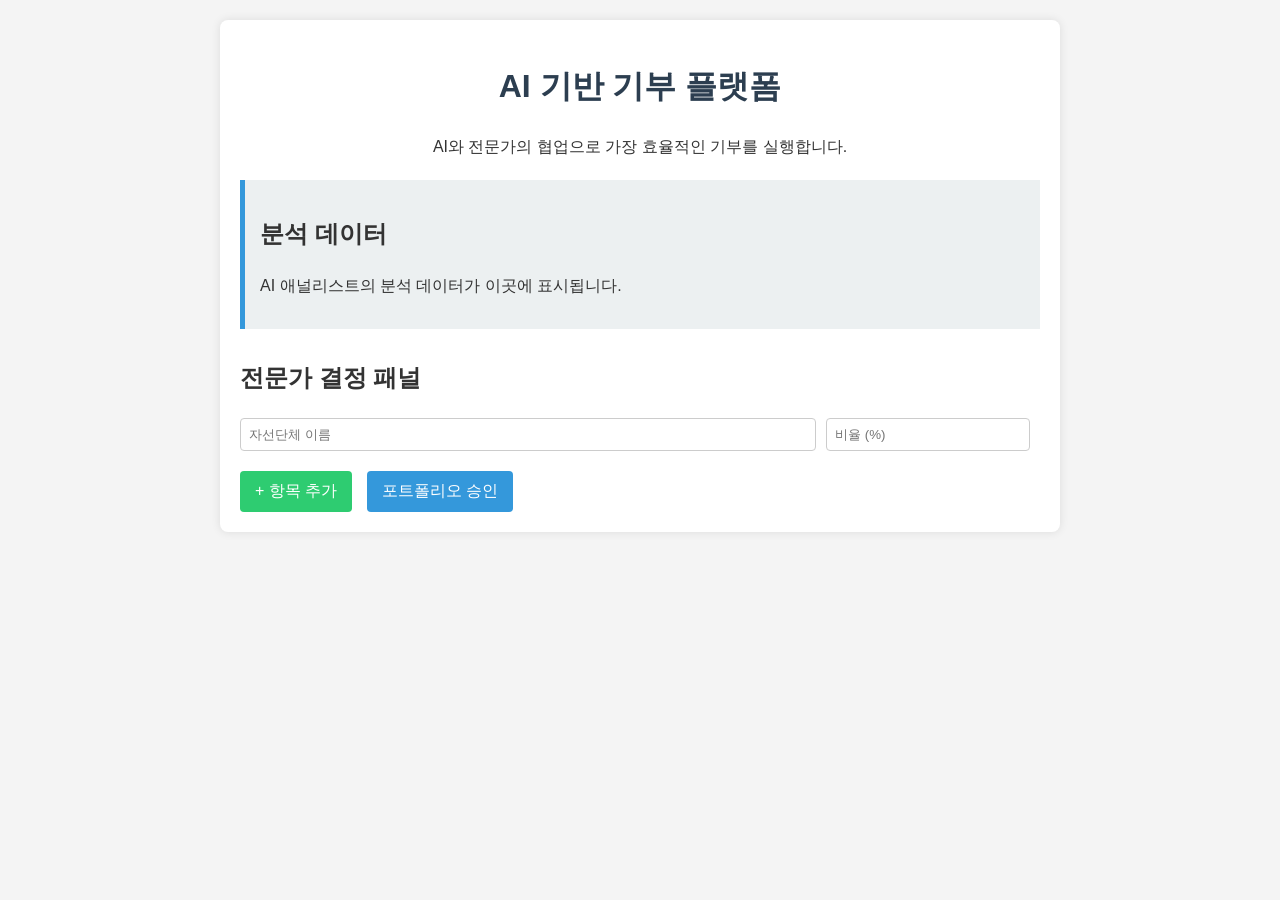
==== donation_platform/index.html @ 09876c81 "I've built the initial UI for your donation platform. I created a clean, separated file structure fo" ====
<!DOCTYPE html>
<html lang="ko">
<head>
    <meta charset="UTF-8">
    <meta name="viewport" content="width=device-width, initial-scale=1.0">
    <title>AI 기반 기부 플랫폼</title>
    <link rel="stylesheet" href="css/style.css">
</head>
<body>
    <div class="container">
        <h1>AI 기반 기부 플랫폼</h1>
        <p>AI와 전문가의 협업으로 가장 효율적인 기부를 실행합니다.</p>

        <div id="data-display">
            <h2>분석 데이터</h2>
            <p>AI 애널리스트의 분석 데이터가 이곳에 표시됩니다.</p>
        </div>

        <div id="decision-panel" style="margin-top: 30px; text-align: left;">
            <h2>전문가 결정 패널</h2>
            <form id="portfolio-form">
                <div id="portfolio-entries">
                    <div class="portfolio-entry">
                        <input type="text" placeholder="자선단체 이름" class="charity-name" required>
                        <input type="number" placeholder="비율 (%)" class="allocation" min="0" max="100" required>
                    </div>
                </div>
                <button type="button" id="add-entry-btn">+ 항목 추가</button>
                <button type="submit" id="submit-portfolio-btn">포트폴리오 승인</button>
            </form>
        </div>
    </div>

    <script src="js/main.js"></script>
</body>
</html>
---- donation_platform/css/style.css ----
body {
    font-family: sans-serif;
    line-height: 1.6;
    margin: 0;
    padding: 20px;
    background-color: #f4f4f4;
    color: #333;
}
.container {
    max-width: 800px;
    margin: auto;
    background: #fff;
    padding: 20px;
    border-radius: 8px;
    box-shadow: 0 0 10px rgba(0,0,0,0.1);
    text-align: center;
}
h1 {
    color: #2c3e50;
}
#data-display {
    margin-top: 20px;
    padding: 15px;
    background: #ecf0f1;
    border-left: 5px solid #3498db;
    text-align: left;
}

/* Form Styling */
.portfolio-entry {
    display: flex;
    margin-bottom: 10px;
}

.portfolio-entry input {
    padding: 8px;
    border: 1px solid #ccc;
    border-radius: 4px;
    margin-right: 10px;
}

.portfolio-entry .charity-name {
    flex: 3; /* 자선단체 이름 필드가 더 많은 공간을 차지하도록 함 */
}

.portfolio-entry .allocation {
    flex: 1;
}

#add-entry-btn, #submit-portfolio-btn {
    padding: 10px 15px;
    border: none;
    border-radius: 4px;
    cursor: pointer;
    font-size: 1em;
    margin-top: 10px;
}

#add-entry-btn {
    background-color: #2ecc71;
    color: white;
    margin-right: 10px;
}

#submit-portfolio-btn {
    background-color: #3498db;
    color: white;
}
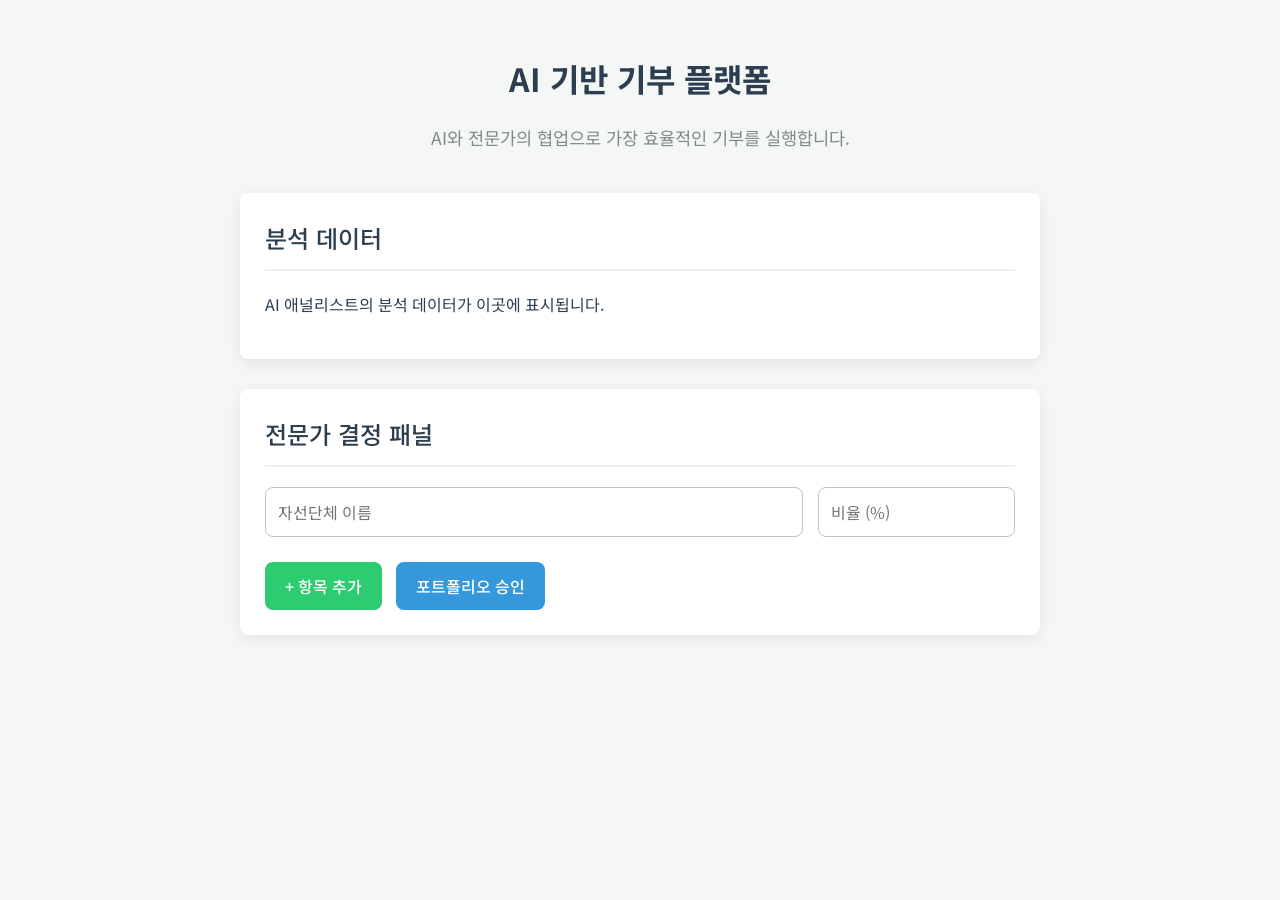
==== commit 6d760b67: "feat: Redesign platform UI for improved aesthetics and UX This commit completely revamps the user in" ====
--- a/donation_platform/index.html
+++ b/donation_platform/index.html
@@ -4,6 +4,9 @@
     <meta charset="UTF-8">
     <meta name="viewport" content="width=device-width, initial-scale=1.0">
     <title>AI 기반 기부 플랫폼</title>
+    <link rel="preconnect" href="https://fonts.googleapis.com">
+    <link rel="preconnect" href="https://fonts.gstatic.com" crossorigin>
+    <link href="https://fonts.googleapis.com/css2?family=Noto+Sans+KR:wght@400;500;700&display=swap" rel="stylesheet">
     <link rel="stylesheet" href="css/style.css">
 </head>
 <body>
--- a/donation_platform/css/style.css
+++ b/donation_platform/css/style.css
@@ -1,68 +1,130 @@
+/* --- Global Styles & Variables --- */
+:root {
+    --primary-color: #3498db;
+    --secondary-color: #2c3e50;
+    --success-color: #2ecc71;
+    --light-gray: #ecf0f1;
+    --medium-gray: #bdc3c7;
+    --dark-gray: #7f8c8d;
+    --bg-color: #f4f7f6;
+    --card-bg-color: #ffffff;
+    --font-family: 'Noto Sans KR', sans-serif;
+    --box-shadow: 0 4px 15px rgba(0,0,0,0.08);
+    --border-radius: 8px;
+}
+
 body {
-    font-family: sans-serif;
-    line-height: 1.6;
+    font-family: var(--font-family);
+    line-height: 1.7;
     margin: 0;
-    padding: 20px;
-    background-color: #f4f4f4;
-    color: #333;
+    padding: 30px;
+    background-color: var(--bg-color);
+    color: var(--secondary-color);
 }
+
+/* --- Layout --- */
 .container {
     max-width: 800px;
     margin: auto;
-    background: #fff;
-    padding: 20px;
-    border-radius: 8px;
-    box-shadow: 0 0 10px rgba(0,0,0,0.1);
-    text-align: center;
-}
-h1 {
-    color: #2c3e50;
-}
-#data-display {
-    margin-top: 20px;
-    padding: 15px;
-    background: #ecf0f1;
-    border-left: 5px solid #3498db;
-    text-align: left;
+    background: transparent; /* Container is now just for layout, not visuals */
+    padding: 0;
+    box-shadow: none;
 }
 
-/* Form Styling */
+/* --- Typography --- */
+h1 {
+    color: var(--secondary-color);
+    text-align: center;
+    margin-bottom: 10px;
+    font-weight: 700;
+}
+
+h2 {
+    color: var(--secondary-color);
+    border-bottom: 2px solid var(--light-gray);
+    padding-bottom: 10px;
+    margin-top: 0;
+    font-weight: 500;
+}
+
+.container > p {
+    text-align: center;
+    color: var(--dark-gray);
+    margin-bottom: 40px;
+    font-size: 1.1em;
+}
+
+/* --- Card/Panel Styling --- */
+#data-display, #decision-panel {
+    background-color: var(--card-bg-color);
+    padding: 25px;
+    border-radius: var(--border-radius);
+    box-shadow: var(--box-shadow);
+    margin-top: 25px;
+    border-left: none; /* Remove old border */
+}
+
+/* --- Form Styling --- */
 .portfolio-entry {
     display: flex;
-    margin-bottom: 10px;
+    gap: 15px; /* Use gap for spacing */
+    margin-bottom: 15px;
+    align-items: center;
 }
 
 .portfolio-entry input {
-    padding: 8px;
-    border: 1px solid #ccc;
-    border-radius: 4px;
-    margin-right: 10px;
+    padding: 12px;
+    border: 1px solid var(--medium-gray);
+    border-radius: var(--border-radius);
+    font-size: 1em;
+    font-family: var(--font-family);
+    transition: border-color 0.3s, box-shadow 0.3s;
+}
+
+.portfolio-entry input:focus {
+    outline: none;
+    border-color: var(--primary-color);
+    box-shadow: 0 0 0 3px rgba(52, 152, 219, 0.2);
 }
 
 .portfolio-entry .charity-name {
-    flex: 3; /* 자선단체 이름 필드가 더 많은 공간을 차지하도록 함 */
+    flex: 3;
 }
 
 .portfolio-entry .allocation {
     flex: 1;
 }
 
+/* --- Button Styling --- */
 #add-entry-btn, #submit-portfolio-btn {
-    padding: 10px 15px;
+    padding: 12px 20px;
     border: none;
-    border-radius: 4px;
+    border-radius: var(--border-radius);
     cursor: pointer;
     font-size: 1em;
+    font-weight: 500;
+    font-family: var(--font-family);
     margin-top: 10px;
+    transition: background-color 0.3s, transform 0.2s;
 }
 
 #add-entry-btn {
-    background-color: #2ecc71;
+    background-color: var(--success-color);
     color: white;
     margin-right: 10px;
 }
 
+#add-entry-btn:hover {
+    background-color: #27ae60; /* Darker green */
+    transform: translateY(-2px);
+}
+
 #submit-portfolio-btn {
-    background-color: #3498db;
+    background-color: var(--primary-color);
     color: white;
 }
+
+#submit-portfolio-btn:hover {
+    background-color: #2980b9; /* Darker blue */
+    transform: translateY(-2px);
+}
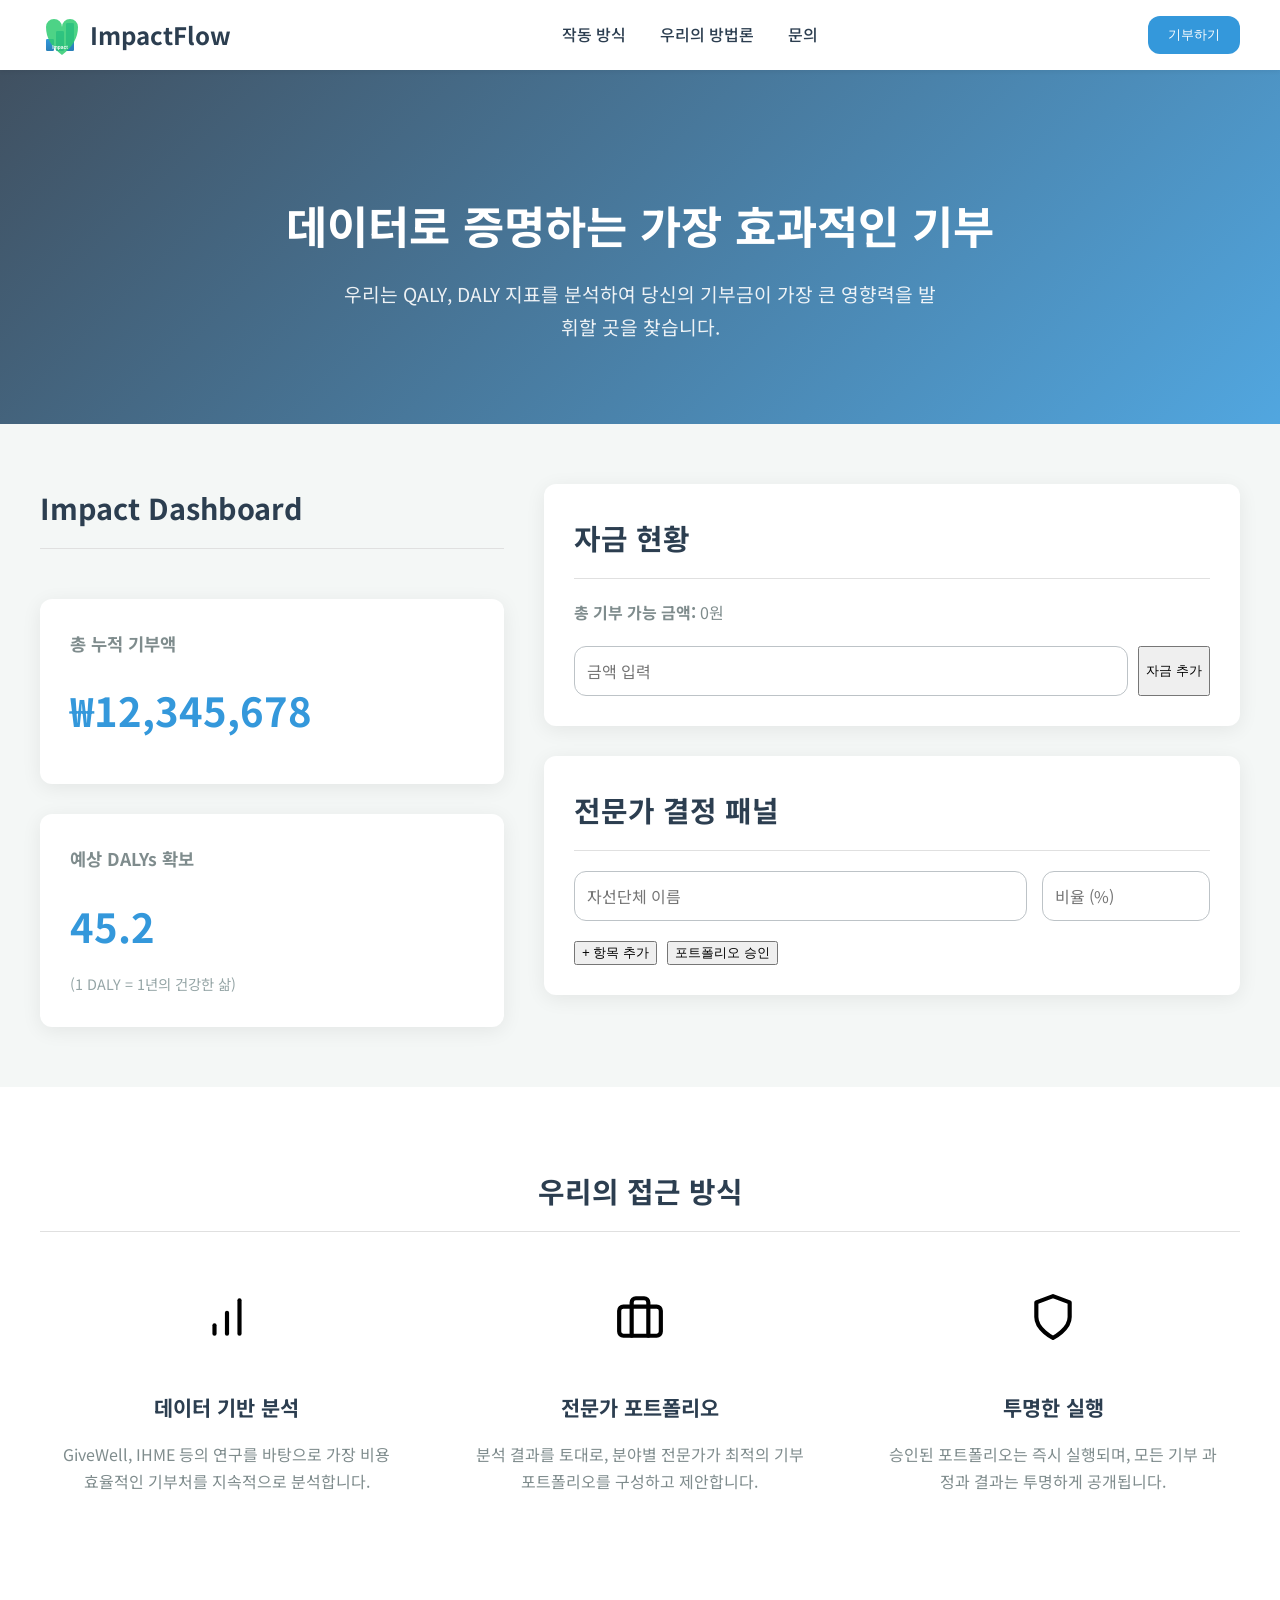
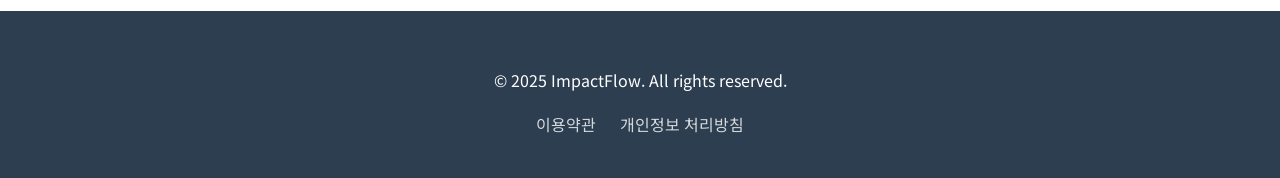
==== commit 0d3d57d6: "feat: Complete professional redesign of UI/UX This commit implements a complete overhaul of the plat" ====
--- a/donation_platform/index.html
+++ b/donation_platform/index.html
@@ -3,36 +3,116 @@
 <head>
     <meta charset="UTF-8">
     <meta name="viewport" content="width=device-width, initial-scale=1.0">
-    <title>AI 기반 기부 플랫폼</title>
+    <title>ImpactFlow - 데이터 기반 기부 플랫폼</title>
     <link rel="preconnect" href="https://fonts.googleapis.com">
     <link rel="preconnect" href="https://fonts.gstatic.com" crossorigin>
     <link href="https://fonts.googleapis.com/css2?family=Noto+Sans+KR:wght@400;500;700&display=swap" rel="stylesheet">
     <link rel="stylesheet" href="css/style.css">
 </head>
 <body>
-    <div class="container">
-        <h1>AI 기반 기부 플랫폼</h1>
-        <p>AI와 전문가의 협업으로 가장 효율적인 기부를 실행합니다.</p>
 
-        <div id="data-display">
-            <h2>분석 데이터</h2>
-            <p>AI 애널리스트의 분석 데이터가 이곳에 표시됩니다.</p>
+    <header class="main-header">
+        <div class="header-container">
+            <div class="logo">
+                <img src="assets/logo.svg" alt="ImpactFlow Logo">
+                <span>ImpactFlow</span>
+            </div>
+            <nav class="main-nav">
+                <a href="#how-it-works">작동 방식</a>
+                <a href="#methodology">우리의 방법론</a>
+                <a href="#contact">문의</a>
+            </nav>
+            <button class="cta-button">기부하기</button>
         </div>
+    </header>
 
-        <div id="decision-panel" style="margin-top: 30px; text-align: left;">
-            <h2>전문가 결정 패널</h2>
-            <form id="portfolio-form">
-                <div id="portfolio-entries">
-                    <div class="portfolio-entry">
-                        <input type="text" placeholder="자선단체 이름" class="charity-name" required>
-                        <input type="number" placeholder="비율 (%)" class="allocation" min="0" max="100" required>
+    <main>
+        <section class="hero">
+            <div class="hero-content">
+                <h1>데이터로 증명하는 가장 효과적인 기부</h1>
+                <p>우리는 QALY, DALY 지표를 분석하여 당신의 기부금이 가장 큰 영향력을 발휘할 곳을 찾습니다.</p>
+            </div>
+        </section>
+
+        <section class="dashboard-section">
+            <div class="dashboard-container">
+                <!-- Left Side: Impact Display -->
+                <div class="impact-dashboard">
+                    <h2>Impact Dashboard</h2>
+                    <div class="impact-card">
+                        <h3>총 누적 기부액</h3>
+                        <p class="impact-number">₩12,345,678</p>
+                    </div>
+                    <div class="impact-card">
+                        <h3>예상 DALYs 확보</h3>
+                        <p class="impact-number">45.2</p>
+                        <span>(1 DALY = 1년의 건강한 삶)</span>
                     </div>
                 </div>
-                <button type="button" id="add-entry-btn">+ 항목 추가</button>
-                <button type="submit" id="submit-portfolio-btn">포트폴리오 승인</button>
-            </form>
+
+                <!-- Right Side: Action Panels -->
+                <div class="action-panels">
+                    <div id="funding-status" class="card">
+                        <h2>자금 현황</h2>
+                        <div class="status-display">
+                            <strong>총 기부 가능 금액:</strong>
+                            <span id="total-funds-display">0원</span>
+                        </div>
+                        <div class="funding-controls">
+                            <input type="number" id="add-funds-input" placeholder="금액 입력" min="0">
+                            <button type="button" id="add-funds-btn">자금 추가</button>
+                        </div>
+                    </div>
+
+                    <div id="decision-panel" class="card">
+                        <h2>전문가 결정 패널</h2>
+                        <form id="portfolio-form">
+                            <div id="portfolio-entries">
+                                <div class="portfolio-entry">
+                                    <input type="text" placeholder="자선단체 이름" class="charity-name" required>
+                                    <input type="number" placeholder="비율 (%)" class="allocation" min="0" max="100" required>
+                                </div>
+                            </div>
+                            <div class="portfolio-actions">
+                                <button type="button" id="add-entry-btn">+ 항목 추가</button>
+                                <button type="submit" id="submit-portfolio-btn">포트폴리오 승인</button>
+                            </div>
+                        </form>
+                    </div>
+                </div>
+            </div>
+        </section>
+
+        <section id="methodology" class="methodology-section">
+            <h2>우리의 접근 방식</h2>
+            <div class="methodology-container">
+                <div class="method-card">
+                    <img src="assets/icon-chart.svg" alt="Analysis Icon" class="method-icon">
+                    <h3>데이터 기반 분석</h3>
+                    <p>GiveWell, IHME 등의 연구를 바탕으로 가장 비용 효율적인 기부처를 지속적으로 분석합니다.</p>
+                </div>
+                <div class="method-card">
+                    <img src="assets/icon-briefcase.svg" alt="Portfolio Icon" class="method-icon">
+                    <h3>전문가 포트폴리오</h3>
+                    <p>분석 결과를 토대로, 분야별 전문가가 최적의 기부 포트폴리오를 구성하고 제안합니다.</p>
+                </div>
+                <div class="method-card">
+                    <img src="assets/icon-shield.svg" alt="Transparency Icon" class="method-icon">
+                    <h3>투명한 실행</h3>
+                    <p>승인된 포트폴리오는 즉시 실행되며, 모든 기부 과정과 결과는 투명하게 공개됩니다.</p>
+                </div>
+            </div>
+        </section>
+
+    </main>
+
+    <footer class="main-footer-container">
+        <p>&copy; 2025 ImpactFlow. All rights reserved.</p>
+        <div class="footer-links">
+            <a href="#">이용약관</a>
+            <a href="#">개인정보 처리방침</a>
         </div>
-    </div>
+    </footer>
 
     <script src="js/main.js"></script>
 </body>
--- a/donation_platform/css/style.css
+++ b/donation_platform/css/style.css
@@ -3,76 +3,160 @@
     --primary-color: #3498db;
     --secondary-color: #2c3e50;
     --success-color: #2ecc71;
-    --light-gray: #ecf0f1;
+    --light-gray: #f4f7f6;
     --medium-gray: #bdc3c7;
     --dark-gray: #7f8c8d;
-    --bg-color: #f4f7f6;
     --card-bg-color: #ffffff;
     --font-family: 'Noto Sans KR', sans-serif;
-    --box-shadow: 0 4px 15px rgba(0,0,0,0.08);
-    --border-radius: 8px;
+    --box-shadow: 0 4px 20px rgba(0,0,0,0.07);
+    --border-radius: 12px;
 }
 
 body {
     font-family: var(--font-family);
     line-height: 1.7;
     margin: 0;
+    background-color: #f8f9fa;
+    color: var(--dark-gray);
+}
+
+/* --- Header --- */
+.main-header {
+    background-color: #fff;
+    box-shadow: 0 2px 4px rgba(0,0,0,0.05);
+    padding: 0 40px;
+    position: sticky;
+    top: 0;
+    z-index: 100;
+}
+.header-container {
+    display: flex;
+    justify-content: space-between;
+    align-items: center;
+    max-width: 1200px;
+    margin: 0 auto;
+    height: 70px;
+}
+.logo {
+    display: flex;
+    align-items: center;
+    font-size: 1.5em;
+    font-weight: 700;
+    color: var(--secondary-color);
+}
+.logo img {
+    height: 40px;
+    margin-right: 10px;
+}
+.main-nav a {
+    margin: 0 15px;
+    text-decoration: none;
+    color: var(--secondary-color);
+    font-weight: 500;
+    transition: color 0.3s;
+}
+.main-nav a:hover {
+    color: var(--primary-color);
+}
+.cta-button {
+    background-color: var(--primary-color);
+    color: #fff;
+    border: none;
+    padding: 10px 20px;
+    border-radius: var(--border-radius);
+    font-weight: 500;
+    cursor: pointer;
+    transition: background-color 0.3s, transform 0.2s;
+}
+.cta-button:hover {
+    background-color: #2980b9;
+    transform: translateY(-2px);
+}
+
+/* --- Hero Section --- */
+.hero {
+    background: linear-gradient(135deg, rgba(44, 62, 80, 0.9), rgba(52, 152, 219, 0.85));
+    color: #fff;
+    text-align: center;
+    padding: 80px 20px;
+}
+.hero-content h1 {
+    font-size: 2.8em;
+    color: #fff;
+    margin-bottom: 15px;
+}
+.hero-content p {
+    font-size: 1.2em;
+    opacity: 0.9;
+    max-width: 600px;
+    margin: 0 auto;
+}
+
+/* --- Dashboard Section --- */
+.dashboard-section {
+    padding: 60px 40px;
+    background-color: var(--light-gray);
+}
+.dashboard-container {
+    display: flex;
+    gap: 40px;
+    max-width: 1200px;
+    margin: 0 auto;
+}
+.impact-dashboard {
+    flex: 1;
+}
+.action-panels {
+    flex: 1.5;
+    display: flex;
+    flex-direction: column;
+    gap: 30px;
+}
+.card, .impact-card {
+    background-color: var(--card-bg-color);
     padding: 30px;
-    background-color: var(--bg-color);
-    color: var(--secondary-color);
-}
-
-/* --- Layout --- */
-.container {
-    max-width: 800px;
-    margin: auto;
-    background: transparent; /* Container is now just for layout, not visuals */
-    padding: 0;
-    box-shadow: none;
-}
-
-/* --- Typography --- */
-h1 {
-    color: var(--secondary-color);
-    text-align: center;
-    margin-bottom: 10px;
-    font-weight: 700;
-}
-
-h2 {
-    color: var(--secondary-color);
-    border-bottom: 2px solid var(--light-gray);
-    padding-bottom: 10px;
-    margin-top: 0;
-    font-weight: 500;
-}
-
-.container > p {
-    text-align: center;
-    color: var(--dark-gray);
-    margin-bottom: 40px;
-    font-size: 1.1em;
-}
-
-/* --- Card/Panel Styling --- */
-#data-display, #decision-panel {
-    background-color: var(--card-bg-color);
-    padding: 25px;
     border-radius: var(--border-radius);
     box-shadow: var(--box-shadow);
-    margin-top: 25px;
-    border-left: none; /* Remove old border */
-}
-
-/* --- Form Styling --- */
-.portfolio-entry {
-    display: flex;
-    gap: 15px; /* Use gap for spacing */
-    margin-bottom: 15px;
-    align-items: center;
-}
-
-.portfolio-entry input {
+}
+h2 {
+    font-size: 1.8em;
+    color: var(--secondary-color);
+    margin-top: 0;
+    margin-bottom: 20px;
+    padding-bottom: 15px;
+    border-bottom: 1px solid #e0e0e0;
+}
+.impact-card h3 {
+    font-size: 1.1em;
+    color: var(--dark-gray);
+    margin-top: 0;
+}
+.impact-card .impact-number {
+    font-size: 2.5em;
+    font-weight: 700;
+    color: var(--primary-color);
+    margin: 10px 0;
+}
+.impact-card span {
+    font-size: 0.9em;
+    color: #95a5a6;
+}
+.impact-dashboard {
+    display: flex;
+    flex-direction: column;
+    gap: 30px;
+}
+
+/* --- Form & Controls Styling (inside cards) --- */
+#funding-status .funding-controls, .portfolio-actions {
+    display: flex;
+    gap: 10px;
+    margin-top: 20px;
+}
+#funding-status .funding-controls input {
+    flex-grow: 1;
+}
+input[type="text"], input[type="number"] {
     padding: 12px;
     border: 1px solid var(--medium-gray);
     border-radius: var(--border-radius);
@@ -80,51 +164,61 @@
     font-family: var(--font-family);
     transition: border-color 0.3s, box-shadow 0.3s;
 }
-
-.portfolio-entry input:focus {
+input:focus {
     outline: none;
     border-color: var(--primary-color);
     box-shadow: 0 0 0 3px rgba(52, 152, 219, 0.2);
 }
-
-.portfolio-entry .charity-name {
-    flex: 3;
-}
-
-.portfolio-entry .allocation {
+.portfolio-entry {
+    display: flex;
+    gap: 15px;
+    margin-bottom: 15px;
+}
+.portfolio-entry .charity-name { flex: 3; }
+.portfolio-entry .allocation { flex: 1; }
+
+/* --- Methodology Section --- */
+.methodology-section {
+    text-align: center;
+    padding: 80px 40px;
+    background-color: #fff;
+}
+.methodology-container {
+    display: flex;
+    justify-content: center;
+    gap: 40px;
+    max-width: 1200px;
+    margin: 40px auto 0;
+}
+.method-card {
     flex: 1;
-}
-
-/* --- Button Styling --- */
-#add-entry-btn, #submit-portfolio-btn {
-    padding: 12px 20px;
-    border: none;
-    border-radius: var(--border-radius);
-    cursor: pointer;
-    font-size: 1em;
-    font-weight: 500;
-    font-family: var(--font-family);
-    margin-top: 10px;
-    transition: background-color 0.3s, transform 0.2s;
-}
-
-#add-entry-btn {
-    background-color: var(--success-color);
-    color: white;
-    margin-right: 10px;
-}
-
-#add-entry-btn:hover {
-    background-color: #27ae60; /* Darker green */
-    transform: translateY(-2px);
-}
-
-#submit-portfolio-btn {
-    background-color: var(--primary-color);
-    color: white;
-}
-
-#submit-portfolio-btn:hover {
-    background-color: #2980b9; /* Darker blue */
-    transform: translateY(-2px);
-}
+    padding: 20px;
+}
+.method-icon {
+    height: 50px;
+    margin-bottom: 20px;
+    color: var(--primary-color); /* For SVG stroke */
+}
+.method-card h3 {
+    font-size: 1.3em;
+    color: var(--secondary-color);
+    margin-bottom: 10px;
+}
+
+/* --- Footer --- */
+.main-footer-container {
+    background-color: var(--secondary-color);
+    color: #fff;
+    text-align: center;
+    padding: 40px 20px;
+}
+.footer-links a {
+    color: #fff;
+    text-decoration: none;
+    margin: 0 10px;
+    opacity: 0.8;
+    transition: opacity 0.3s;
+}
+.footer-links a:hover {
+    opacity: 1;
+}
